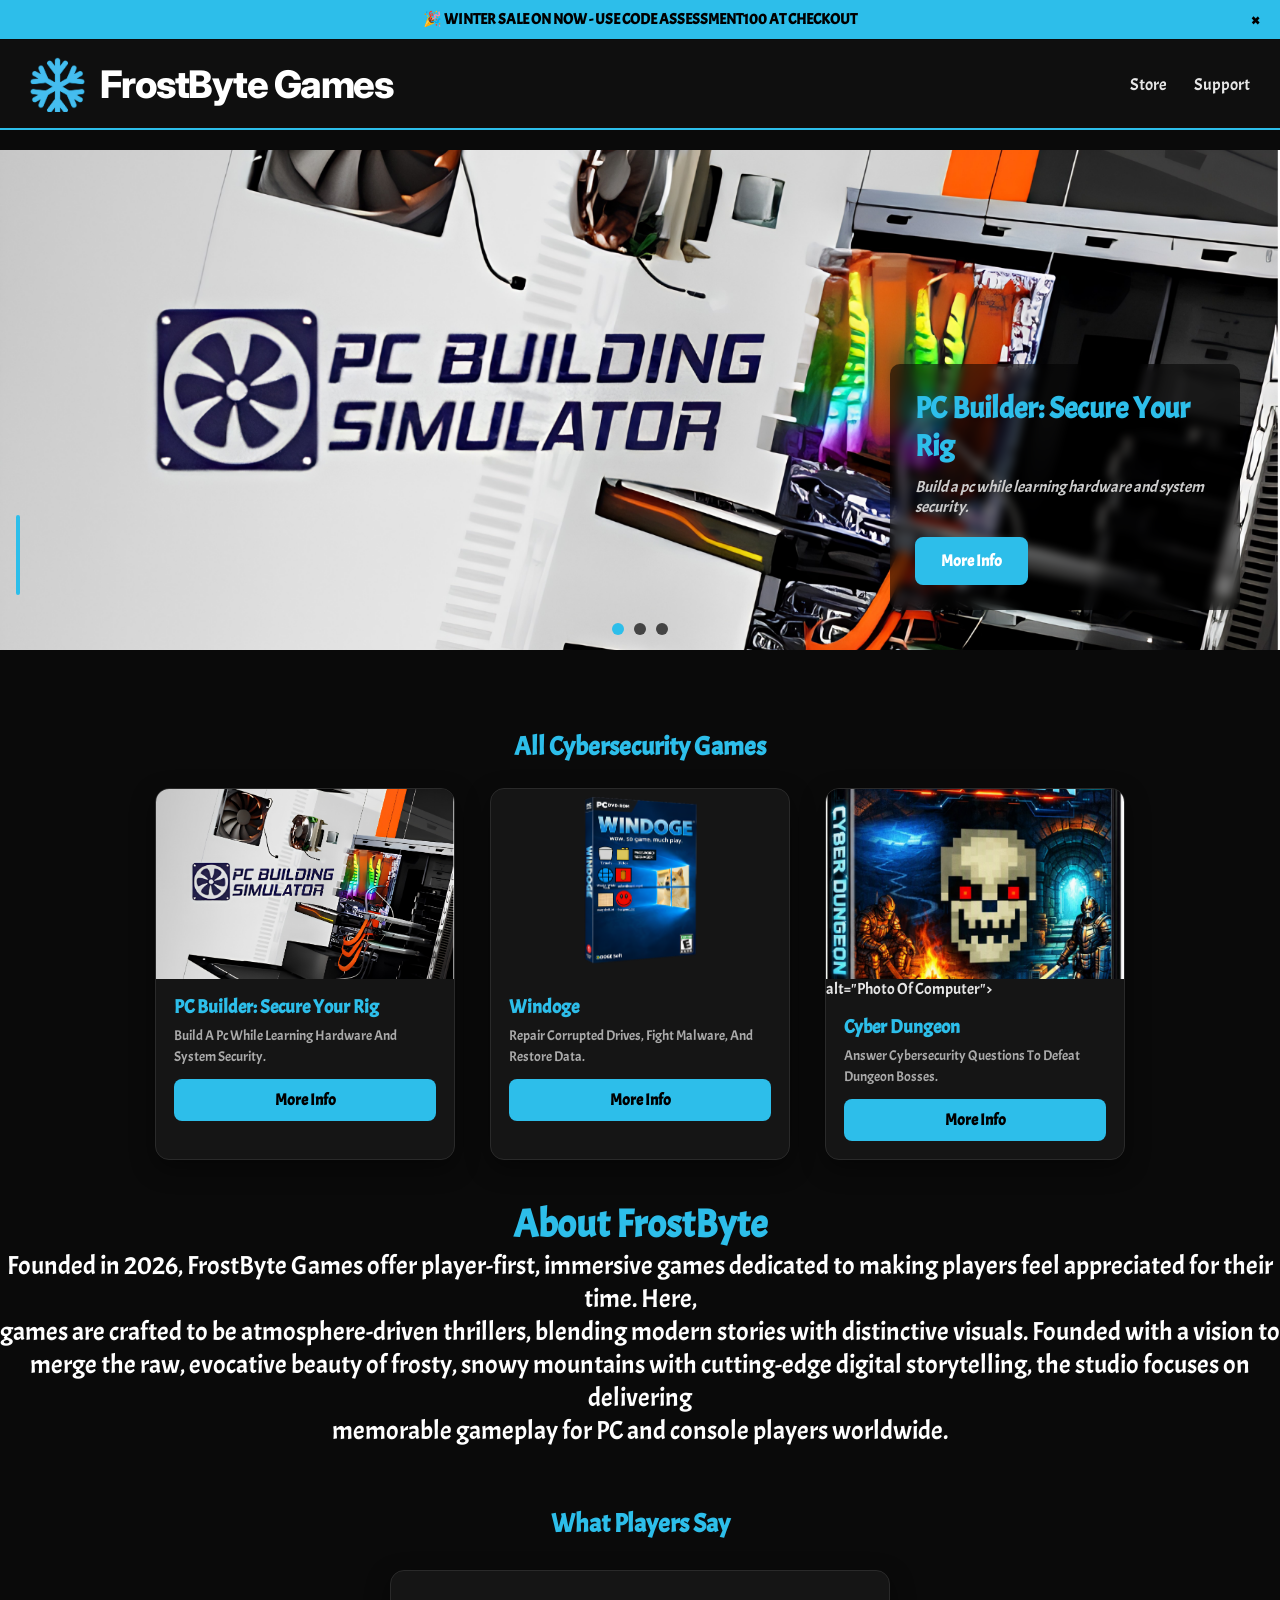
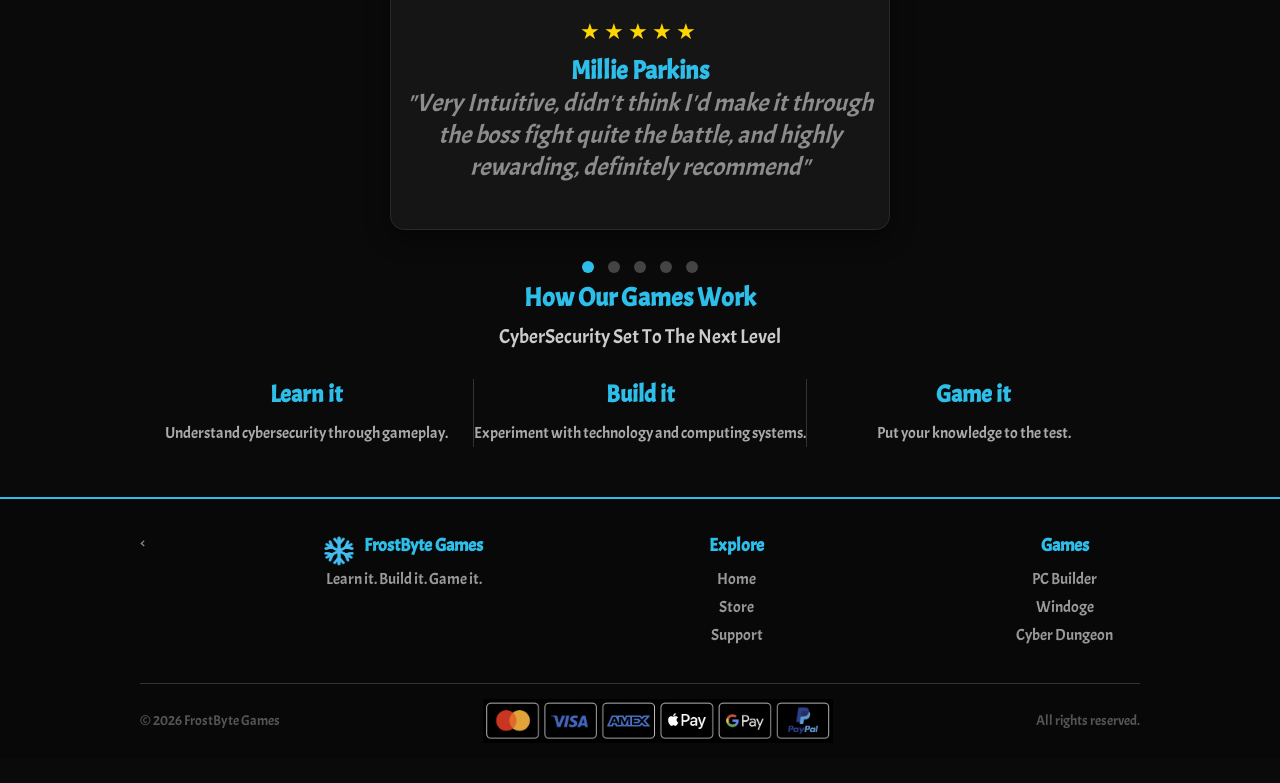
==== index.html @ fd003073 "wad" ====
<!DOCTYPE html>
<html lang="en">
<head>
    <link rel="stylesheet" href="main.css">
    <title>FrostByte Games</title>
    <link rel="icon" type="image/x-icon" href="Def.png">
</head>
<!-- promtion code-->
<body>
<div id="sale-banner">
    🎉 WINTER SALE ON NOW - USE CODE <strong>ASSESSMENT100</strong> AT CHECKOUT
    <span id="sale-banner-close">&times;</span>
    <!-- header with navigation bar-->
</div>
  <header class="header">
    <a href="index.html" class="logo">
      <div class="logo-img"></div>
      <h1>FrostByte Games</h1>
    </a>
<nav class="top-nav">
    <a href="store.html">Store</a>
    <a href="support.html">Support</a>
  
</nav>
  </header>


  <div style="padding: 10px;"></div>
<!-- sidebar with animation -->
  <div class="sidebar-container">
    <aside class="sidebar">
        <a class="side-title" href="index.html">Home</a>
        <a href="ben.html">Pc Builder</a>
        <a href="avina.html">Windoge</a>
        <a href="omar.html">Cyber Dungeon</a>
    </aside>
  </div>

    <main class="content">

     <!-- sildeshow does not have animations yet, need to be added-->
      <!-- bens game-->
<section class="slideshow">
  <div class="slide active">
    <img src="Fortniteskinadsdying.png" class="hero-img">
    <div class="hero-info">
      <h2>PC Builder: Secure Your Rig</h2>
      <p><i>Build a pc while learning hardware and system security.</i></p>
      <a class="hero-buy" href="ben.html">More Info</a>
    </div>
  </div>
<!-- avinashs game-->
  <div class="slide">
    <img src="windoge.png" class="hero-img">
    <div class="hero-info">
      <h2>Windoge</h2>
      <p><i>Repair Corrupted Drives, Fight Malware, And Restore Data.</i></p>
      <a class="hero-buy" href="avina.html">More Info</a>
    </div>
  </div>
<!--omars game-->
  <div class="slide">
    <img src="f bkj.png" class="hero-img">
    <div class="hero-info">
      <h2>Cyber Dungeon</h2>
      <p><i>Answer Cybersecurity Questions To Defeat Dungeon Bosses.</i></p>
      <a class="hero-buy" href="omar.html">More Info</a>
    </div>
  </div>
<!-- slide dots allow u to select the slide -->
  <div class="slide-dots">
    <span class="dot active" onclick="goToSlide(0)"></span>
    <span class="dot" onclick="goToSlide(1)"></span>
    <span class="dot" onclick="goToSlide(2)"></span>
  </div>
</section>


  <div class="page-content">
        <h2 class="section-title">All Cybersecurity Games</h2>

<section class="grid">
<!-- this card all leads to the indvidual pages-->
<div class="card">
    <img src="Fortniteskinadsdying.png">
    <h3>PC Builder: Secure Your Rig</h3>
    <p>Build A Pc While Learning Hardware And System Security.</p>
    <a class="buy" href="ben.html">More Info</a>
</div>

       <div class="card"> 
    <img src="FireyFrostBytesWindogeForAvinashIndrajith.png">
    <h3>Windoge</h3>
    <p>Repair Corrupted Drives, Fight Malware, And Restore Data.</p>
    <a class="buy" href="avina.html">More Info</a>
</div>

<div class="card">
    <img src="game3.png"> alt="Photo Of Computer">
    <h3>Cyber Dungeon</h3>
    <p>Answer Cybersecurity Questions To Defeat Dungeon Bosses.</p>
    <a class="buy" href="omar.html">More Info</a>
</div>

        </section>
        
  </div>

    </main>
<!-- paragrpahed to look good idk-->
<section class="section-title">

    <h2>About FrostByte</h2>

    <p class="About-NorthByte">
      Founded in 2026, FrostByte Games offer player-first, immersive games dedicated to making players feel appreciated for their time. Here, 
  </p>

    <p class="About-NorthByte">
       games are crafted to be atmosphere-driven thrillers, blending modern stories with distinctive visuals. Founded with a vision to 
    </p>
   <p class="About-NorthByte">
      merge the raw, evocative beauty of frosty, snowy mountains with cutting-edge digital storytelling, the studio focuses on delivering
    </p>
   <p class="About-NorthByte">
      memorable gameplay for PC and console players worldwide.
    </p>

<div style="padding: 30px;"></div>
<!-- reviews slide 2wth animation-->
<section class="star-section">
    <h2 class="section-title">What Players Say</h2>

    <div class="reviews-carousel">
        <div class="review-slide active">
            <div class="Star reviews.png"></div>
            <div class="review-stars">★★★★★</div>
            <p class="review-name">Millie Parkins</p>
            <p class="quote"><i>"Very Intuitive, didn't think I'd make it through the boss fight quite the battle, and highly rewarding, definitely recommend"</i></p>
      
        </div>
        <div class="review-slide">
            <div class="star reviews"></div>
            <div class="review-stars">★★★★★</div>
            <p class="review-name">Mehmed Daruq</p>
            <p class="quote"><i>"Mechanically, it's a dream to play.</i></p>
            <p class="quote"><i>The gameplay feels incredible, and fine-tuning the level pacing will make it even more unforgettable!"</i></p>
        </div>
        <div class="review-slide">
            <div class="star-reviews"></div>
            <div class="review-stars">★★★★★</div>
            <p class="review-name">William Jones</p>
            <p class="quote"><i>"Devs really went all out on this,</i></p>
            <p class="quote"><i>very detailed designs and the animations are very smooth.”</i></p>
        </div>
        <div class="review-slide">
            <div class="star-reviews"></div>
            <div class="review-stars">★★★★★</div>
            <p class="review-name">Radhika Bhartaj</p>
            <p class="quote"><i>"I just can't stop playing this, </i></p>
            <p class="quote"><i>been going at it for hours! Worth every dollar.</i></p>
        </div>
        <div class="review-slide">
            <div class="star-reviews"></div>
            <div class="review-stars">★★★★★</div>
            <p class="review-name">Liam Wang</p>
            <p class="quote"><i>"Finally, a game that respects its players </i></p>
            <p class="quote"><i>grinding this was the best decision I've made yet, shoutout to the devs”</i></p>
        </div>
    </div>
<!-- same as before, allows to select-->
    <div class="review-dots">
        <span class="dot active" onclick="goToReview(0)"></span>
        <span class="dot" onclick="goToReview(1)"></span>
        <span class="dot" onclick="goToReview(2)"></span>
        <span class="dot" onclick="goToReview(3)"></span>
        <span class="dot" onclick="goToReview(4)"></span>
    </div>
</section>
<!-- has catres giving promtional synopsi for teaahcers showin ghow it improves leanring-->
<section class="about-our-games">

    <h2 class="section-title">How Our Games Work</h2>

    <p class="slogan">CyberSecurity Set To The Next Level</p>

  <div class="values">

    <div class="value">
        <h3>Learn it</h3>
        <p>Understand cybersecurity through gameplay.</p>
    </div>

    <div class="value">
        <h3>Build it</h3>
        <p>Experiment with technology and computing systems.</p>
    </div>

    <div class="value">
        <h3>Game it</h3>
        <p>Put your knowledge to the test.</p>
    </div>

</div>

</section>

<footer class="site-footer">

  <div class="footer-top">
<
    <div class="footer-column">
      <div class="footer-logo">
        <img src="Def.png" alt="FrostByte Games logo">

        <h3>FrostByte Games </h3>
      </div>
      <p>Learn it. Build it. Game it.</p>
    </div>

    <div class="footer-column">
      <h4>Explore</h4>
      <a href="index.html">Home</a>
      <a href="store.html">Store</a>
      <a href="support.html">Support</a>
    </div>

    <div class="footer-column">
      <h4>Games</h4>
      <a href="ben.html">PC Builder</a>
      <a href="avina.html">Windoge</a>
      <a href="omar.html">Cyber Dungeon</a>
    </div>

  </div>

  <div class="footer-divider"></div>

  <div class="footer-bottom">
    <span>© 2026 FrostByte Games</span>
    <img src="payment methods.png" class="payment-types" alt="Payment Methods">
    <span>All rights reserved.</span>
  </div>

</footer>
<!-- this is for the slideshow and the review dial all java goes under this script tag -->
    <script>
      const saleBanner = document.getElementById("sale-banner");
const saleBannerClose = document.getElementById("sale-banner-close");

saleBannerClose.onclick = () => {
    saleBanner.style.display = "none";
    document.querySelector(".header").style.top = "0";
    document.querySelector(".sidebar-container").style.top = "90px";
    document.querySelector(".sidebar-container").style.height = "calc(100vh - 90px)";
    document.querySelector(".content").style.paddingTop = "90px";
};
      let currentReview = 0;
const reviewSlides = document.querySelectorAll('.review-slide');
const reviewDots = document.querySelectorAll('.review-dots .dot');

function goToReview(index) {
    reviewSlides[currentReview].classList.remove('active');
    reviewDots[currentReview].classList.remove('active');
    currentReview = index;
    reviewSlides[currentReview].classList.add('active');
    reviewDots[currentReview].classList.add('active');
}

function nextReview() {
    goToReview((currentReview + 1) % reviewSlides.length);
}

setInterval(nextReview, 5000);

      let currentSlide = 0;
      const slides = document.querySelectorAll('.slide');
      const dots = document.querySelectorAll('.dot');

      function goToSlide(index) {
        slides[currentSlide].classList.remove('active');
        dots[currentSlide].classList.remove('active');

        currentSlide = index;

        slides[currentSlide].classList.add('active');
        dots[currentSlide].classList.add('active');
      }

      function nextSlide() {
        let next = (currentSlide + 1) % slides.length;
        goToSlide(next);
      }

      setInterval(nextSlide, 6000);


    </script>

</div>

</body>
</html>
---- main.css ----
@import url('https://fonts.googleapis.com/css?family=Acme');
@import url('https://fonts.googleapis.com/css?family=Dancing+Script');
@import url('https://fonts.googleapis.com/css2?family=Inter:wght@100..900&display=swap');

* {
  margin: 0;
  padding: 0;
  box-sizing: border-box;
}


:root {
    --accent:#2dbeea; 
    --accent-line:#2dbeea; 
    --redaccent:#FF3B3B;
}

.About-NorthByte {
color: white;

}

body {
  background: #0a0a0a;
  color: #e6e6e6;
  font-family: 'Acme', sans-serif;
}

.header {
  position: fixed;
  top: 0;
  left: 0;
  width: 100%;
  background: #0f0f0f;
  padding: 18px 30px;
  display: flex;
  justify-content: space-between;
  align-items: center;
  border-bottom: 2px solid var(--accent-line);
  z-index: 1000;
  height: 90px;
}

.logo {
  display: flex;
  align-items: center;
  gap: 15px;
  text-decoration: none;
  color: white;
}

.logo-img {
  width: 55px;
  height: 55px;
  background: url('Def.png');
  background-size: cover;
  border-radius: 8px;
}

.logo h1 {
  font-family: "Inter", sans-serif;
  font-size: 38px;      /* 4rem */
  font-weight: 800;
  line-height: 1;
  letter-spacing: -0.04em;
  color: white;
}

.top-nav a {
  color: #e6e6e6;
  margin-left: 25px;
  font-size: 17px;
  cursor: pointer;
  transition: 0.2s;
  text-decoration: none;
}

.top-nav a:hover {
  color: var(--accent);
  text-decoration: none;
}

.sidebar {
  position: absolute;
  left: 0;
  width: 230px;
  height: 100%;
  background: #111;
  padding: 25px;
  border-right: 2px solid var(--accent);

  transform: translateX(-100%);
  transition: 0.3s;
}

.sidebar:hover {
  transform: translateX(0);
}

.sidebar-container {
  position: fixed;
  top: 90px;
  left: 0;
  width: 20px;
  height: calc(100vh - 90px);
  z-index: 999;
}

.sidebar-container:hover .sidebar {
  transform: translateX(0);
}

.sidebar-container::after {
  content: "";
  position: absolute;
  z-index: -1;
  right: 0;
  top: 50%;
  width: 4px;
  height: 80px;
  background: var(--accent);
  border-radius: 5px;
}

.sidebar::before {
  content: "";
  position: absolute;
  left: 0;
  top: 0;
  width: 20px;
  height: 100%;
}

.sidebar a {
  display: block;
  color: #e6e6e6;
  padding: 12px 8px;
  font-size: 16px;
  border-radius: 6px;
  transition: 0.2s;
  text-decoration: none;
}

.sidebar a:hover {
  background: var(--accent);
  color: #000;
}

.side-title {
  color: #00ff88;
  font-size: 20px;
  margin-bottom: 25px;
}

.content {
  padding-top: 90px;

}

.page-content {
    padding: 40px;
}

.slideshow {
  position: relative;
  overflow: hidden;
  margin-bottom: 40px;
  height: 500px;
}

.slide {
  position: relative;
  display: none;
  height: 100%;
}

.slide.active {
  display: block;
}

.hero-img {
  width: 100%;
  height: 100%;
  object-fit: cover;
}

.hero-info {
  position: absolute;
  bottom: 40px;
  right: 40px;

  padding: 25px;
  width: 350px;

  background: rgba(0, 0, 0, 0.55);
  backdrop-filter: blur(5px);

  border-radius: 10px;

  display: flex;
  flex-direction: column;
  justify-content: center;
}

.hero-info h2 {
  font-size: 30px;
  color: var(--accent);
}

.hero-info p {
  margin-top: 12px;
  color: #ccc;
  font-size: 16px;
}

.hero-buy {
    display: inline-block;
    margin-top: 20px;
    align-self: flex-start;
    align-items: center;
    text-align: center;

    padding: 12px 24px;

    background: var(--accent);
    color: white;

    text-decoration: none;
    font-size: 16px;
    font-weight: bold;

    border: 2px solid var(--accent);
    border-radius: 8px;

    transition: all 0.25s ease;
}side

.hero-buy:hover {
    background: white;
    color: black;
    border-color: white;
}

.slide-dots {
  position: absolute;
  bottom: 15px;
  left: 50%;
  transform: translateX(-50%);
  display: flex;
  gap: 10px;
}

.dot {
  width: 12px;
  height: 12px;
  border-radius: 50%;
  background: #444;
  cursor: pointer;
}

.dot.active {
  background: var(--accent);
}


.section-title {
  font-size: 26px;
  margin-bottom: 25px;
  color: var(--accent);
  text-align: center;
}

.grid {
  display: grid;
  grid-template-columns: repeat(3, 300px);
  gap: 35px;
  justify-content: center;
}

.card {
  background: #151515;
  border: 1px solid #2a2a2a;
  border-radius: 14px;
  overflow: hidden;
  box-shadow: 0 8px 24px rgba(0, 0, 0, 0.45);
  display: flex;
  flex-direction: column;
  padding: 0;
  transition: 0.25s;
}

.card:hover {
  border-color: var(--accent);
  box-shadow: 0 20px 40px rgba(33, 183, 228, 0.316);
}

.card img {
  width: 100%;
  height: 190px;
  object-fit: cover;
  display: block;
}

.card h3 {
  margin: 16px 18px 6px;
  font-size: 19px;
  color: var(--accent);
  text-align: left;
}

.card p {
  margin: 0 18px 12px;
  font-size: 14px;
  color: #aaa;
  text-align: left;
  line-height: 1.5;
}
.price {
  display: block;
  margin: 0 18px 10px;
  font-size: 22px;
  font-weight: bold;
  color: #00eaff;
}

.buy {
  display: block;
  margin: 0 18px 18px;
  padding: 11px 0;
  text-align: center;
  width: calc(100% - 36px);
  background: var(--accent);
  color: #000;
  font-weight: bold;
  border-radius: 8px;
  text-decoration: none;
}

.buy-disabled {
  display: block;
  margin: 0 18px 18px;
  padding: 11px 0;
  text-align: center;
  width: calc(100% - 36px);
  background: #9c9c9c;
  color: #fff;
  font-weight: bold;
  border-radius: 8px;
  text-decoration: none;
}

.buy:hover {
  background: #ffffff;
}

.buy-disabled:hover {
  background: var(--redaccent);
}

footer {
  text-align: center;
  padding: 25px;
  color: #888;
  font-size: 14px;
  background-color: #000;
}
  
.support-box,
.faq-box {
    background: #151515;
    padding: 30px;
    border-radius: 12px;
    margin-bottom: 35px;
}

.support-box h3,
.faq-box h3 {
    color: var(--accent);
    font-size: 26px;
    margin-bottom: 20px;
}

.support-box p {
    color: #ccc;
    font-size: 17px;
    margin: 10px 0;
}

.support-text {
    margin-top: 20px;
}

details {
    background: #111;
    padding: 15px;
    margin-top: 15px;
    border-radius: 8px;
    cursor: pointer;
}

summary {
    color: white;
    font-size: 18px;
    font-weight: bold;
}

details p {
    color: #ccc;
    margin-top: 15px;
    line-height: 1.5;
}

.about {
    max-width: 900px;
    margin: 50px auto;
    padding: 35px;

    background: #151515;

    border-radius: 12px;

    text-align: center;
}

.about h2 {
    color: var(--accent);
    font-size: 34px;
    margin-bottom: 18px;
}

.about p {
    color: #cfcfcf;
    font-size: 18px;
    line-height: 1.7;
}
.store-grid {
    display: grid;
    grid-template-columns: repeat(auto-fill, minmax(260px, 1fr));
    gap: 35px;
    padding: 40px;
    justify-content: center;
}

.stock-tag {
    display: inline-block;
    margin-top: 10px;
    padding: 6px 10px;
    border-radius: 6px;
    font-size: 14px;
    font-weight: bold;
}

.Unavailable {
    background: #ff3b3b;
    color: #fff;
}

.price {
    display: inline-block;
    margin-top: 10px;
    font-size: 20px;
    font-weight: bold;
    color: #00eaff;
}

.buy.disabled {
    background: #2a2a2a;
    color: #666;
    pointer-events: none;
    width: calc(100% - 36px);
}
.card .Unavailable .price{
    color: #666;
    width: calc(100% - 36px);
}

hr {
  border: none;
  height: 2px;
  background: var(--accent);
  box-shadow: 0 20px 40px rgba(33, 183, 228, 0.316);
  margin: 30px auto;
  width: 1100px;      
  max-width: 90%;     
}


.header {
  animation: slideDown 0.6s ease-out;
}

@keyframes slideDown {
  from { transform: translateY(-100%); opacity: 0; }
  to { transform: translateY(0); opacity: 1; }
}

.reviews-section {
  max-width: 900px;
  margin: 50px auto;
  padding: 40px;
  text-align: center;
}

.reviews-carousel {
  position: relative;
  max-width: 500px;
  margin: 30px auto 0;
  height: 260px;
  background: #151515;
  border: 1px solid #2a2a2a;
  border-radius: 14px;
  box-shadow: 0 8px 24px rgba(0, 0, 0, 0.45);
  overflow: hidden;
}

.review-slide {
  position: absolute;
  top: 0;
  left: 0;
  width: 100%;
  height: 100%;
  display: flex;
  flex-direction: column;
  align-items: center;
  justify-content: center;
  opacity: 0;
  transform: translateX(40px);
  transition: opacity 0.6s ease, transform 0.6s ease;
  pointer-events: none;
}
  

.review-slide.active {
  opacity: 1;
  transform: translateX(0);
  pointer-events: auto;
}

.review-avatar {
  width: 70px;
  height: 70px;
  border-radius: 50%;
  background: #222;
  border: 2px solid var(--accent);
  margin-bottom: 14px;
}

.review-stars {
  color: gold;
  font-size: 22px;
  letter-spacing: 4px;
  margin-bottom: 8px;
}

.review-name {
  font-weight: bold;
  color: var(--accent);
}

.review-dots {
  margin-top: 18px;
}

.review-dots .dot {
  display: inline-block;
  width: 12px;
  height: 12px;
  border-radius: 50%;
  background: #444;
  margin: 0 5px;
  cursor: pointer;
  transition: 0.2s;
}

.review-dots .dot.active {
  background: var(--accent);
}
#sale-banner {
    position: fixed;
    top: 0;
    left: 0;
    width: 100%;
    background: var(--accent);
    color: #000;
    font-weight: bold;
    text-align: center;
    padding: 10px 40px;
    font-size: 15px;
    z-index: 1100;
    animation: slideDown 0.6s ease-out;
}

#sale-banner-close {
    position: absolute;
    right: 20px;
    top: 50%;
    transform: translateY(-50%);
    cursor: pointer;
    font-size: 20px;
    line-height: 1;
}

#sale-banner-close:hover {
    color: #fff;
}

.header {
    top: 40px;
}

.sidebar-container {
    top: 130px;
    height: calc(100vh - 130px);
}

.content {
    padding-top: 130px;
}

.quote {
font-size: 25px;
color: rgba(202, 199, 199, 0.663)
  
}

.site-footer {
  background: #080808;
  border-top: 2px solid var(--accent);
  margin-top: 50px;
  padding: 35px 50px 15px;
}

.footer-top {
  max-width: 1000px;
  margin: auto;
  display: flex;
  justify-content: space-between;
  gap: 50px;
}

.footer-column {
  min-width: 150px;
}

.footer-column h3,
.footer-column h4 {
  color: var(--accent);
  margin-bottom: 12px;
  font-size: 18px;
}

.footer-column p,
.footer-column a {
  color: #999;
  font-size: 16px;
}

.footer-column a {
  display: block;
  text-decoration: none;
  margin-bottom: 8px;
}

.footer-column a:hover {
  color: var(--accent);
}

.footer-logo {
  display: flex;
  align-items: center;
  gap: 10px;
}

.footer-logo img {
  width: 30px;
  height: 30px;
  border-radius: 5px;
}


.payment-types {
  width: 350px;
}

.footer-divider {
  height: 1px;
  background: #333;
  margin: 30px auto 15px;
  max-width: 1000px;
}

.footer-bottom {
  display: flex;
  justify-content: space-between;
  align-items: center;
  max-width: 1000px;
  margin: auto;
  color: #555;
  font-size: 16x;
}

/* Payment */

.payment-box {
  width: 420px;
  max-width: 90%;
  margin: 20px auto;
  background: #151515;
  border: 1px solid #2a2a2a;
  border-radius: 16px;
  overflow: hidden;
}

.payment-header {
  background: var(--accent);
  color: #000;
  padding: 16px;
  font-size: 18px;
  font-weight: bold;
}

.payment-form {
  padding: 30px;
}

.payment-form label {
  color: #ccc;
  font-size: 14px;
}

.payment-form input {
  width: 100%;
  padding: 10px;
  margin: 6px 0 16px;
  background: #0a0a0a;
  border: 1px solid #333;
  border-radius: 6px;
  color: white;
}

.card-details {
  display: flex;
  gap: 10px;
}

.card-details div {
  width: 50%;
}

.payment-button {
  width: 100%;
  border: none;
  cursor: pointer;
}

.secure-message {
  color: #666;
  text-align: center;
  font-size: 12px;
}

#step-processing,
#step-success {
  display: none;
  padding: 40px;
  text-align: center;
}

.loading-spinner {
  width: 40px;
  height: 40px;
  border: 4px solid #333;
  border-top-color: var(--accent);
  border-radius: 50%;
  margin: auto;
  animation: spin 0.8s linear infinite;
}

.success-icon {
  background: var(--accent);
  width: 60px;
  height: 60px;
  border-radius: 50%;
  margin: auto;
  font-size: 35px;
  color: #000;
}

.order-info {
  background: #0a0a0a;
  padding: 15px;
  margin: 20px 0;
  text-align: left;
}

@keyframes spin {
  to {
    transform: rotate(360deg);
  }
}
#step-processing,
#step-success {
    display: none;
}

.values {
    display: flex; /* makes the elements next to each other, otherwise each element will appear under one another */
    max-width: 1000px; /*this makes the colums issuewwhere is sterch along the entire streen sgliesx */
    margin: 0 auto;/* centers whole thing */
}

.value {
    flex: 1; /*each section gets equal amount of avail space*/
}

.value + .value { /*the plus basically means it will only select those that are adjacent to each other or come immediately after another .value */
    border-left: 1px solid #333;
}

.value h3 {
    color: var(--accent);
    font-size: 24px;
    margin-bottom: 12px;
}

.value p {
    color: #aaa;
    font-size: 16px;
    line-height: 1.6;
}

.slogan {
    text-align: center;
    color: #ccc;
    font-size: 20px;
    margin-top: -15px;
    margin-bottom: 30px;
}
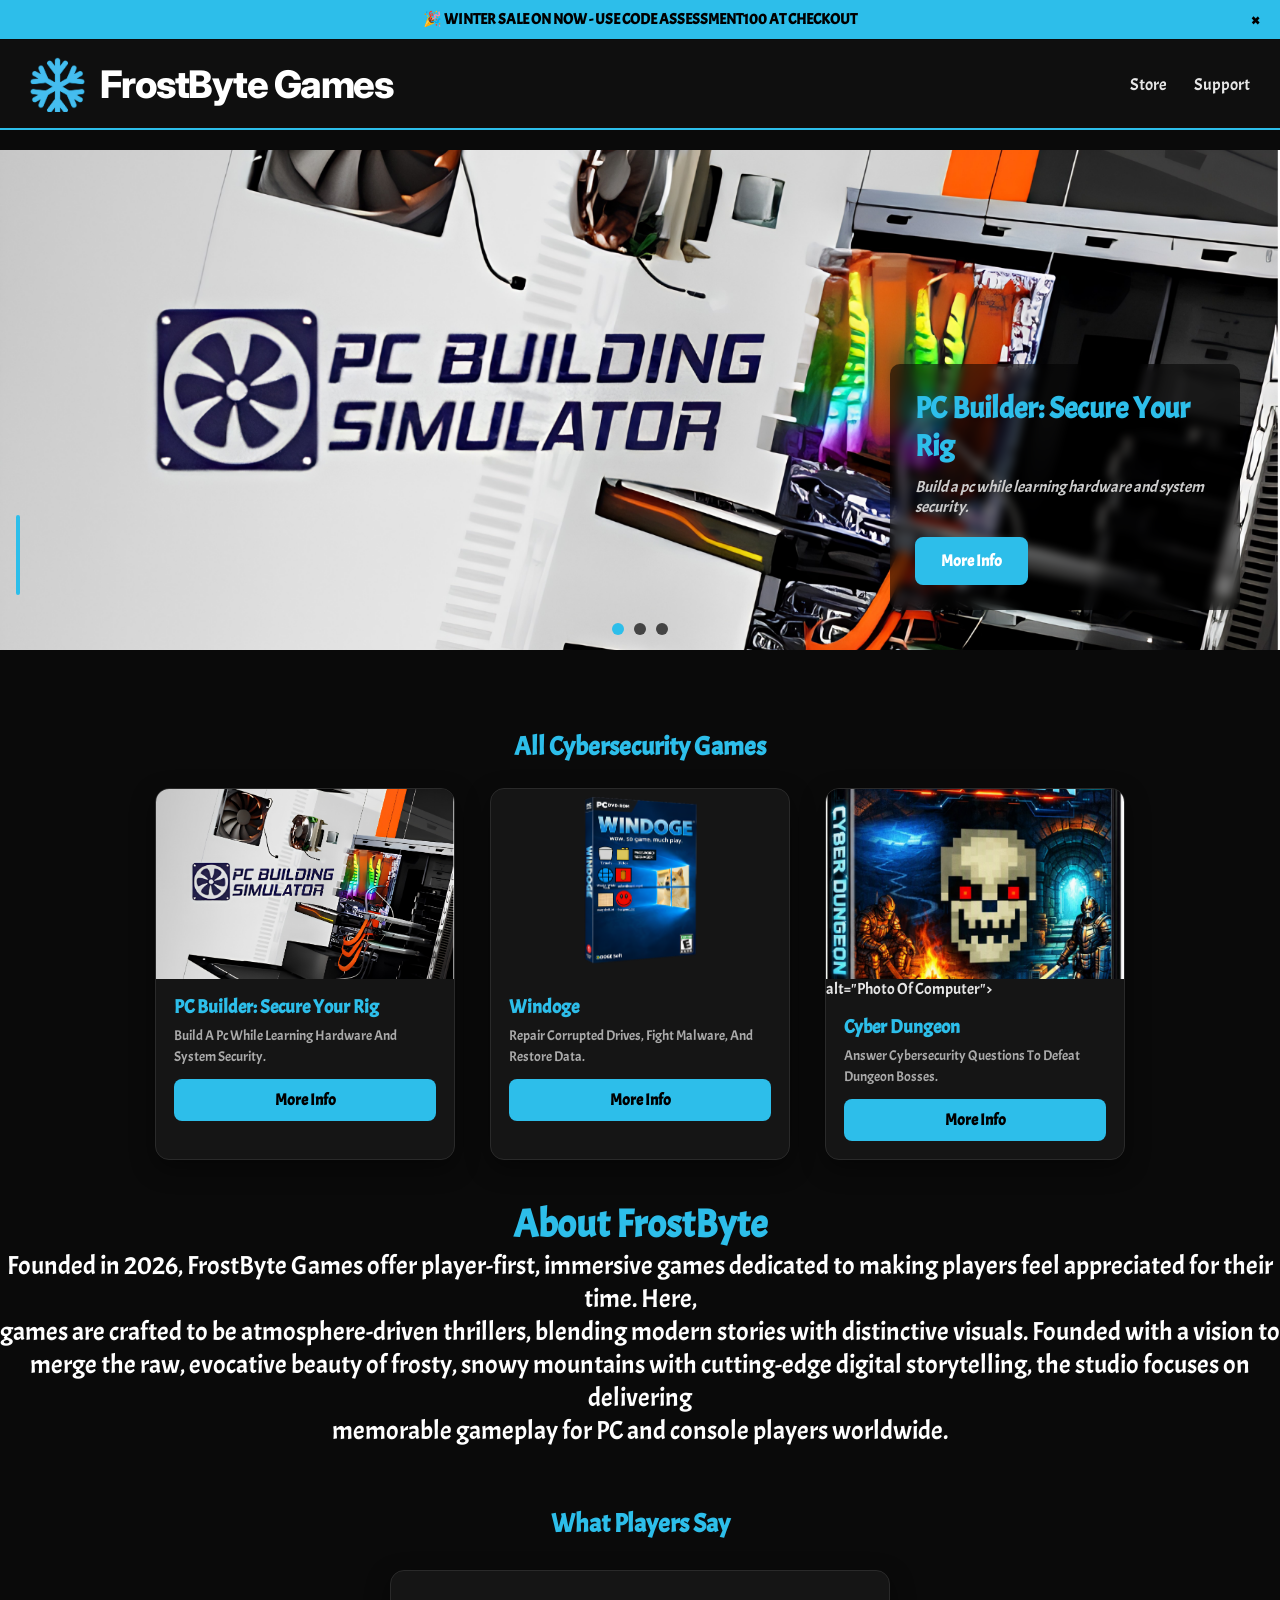
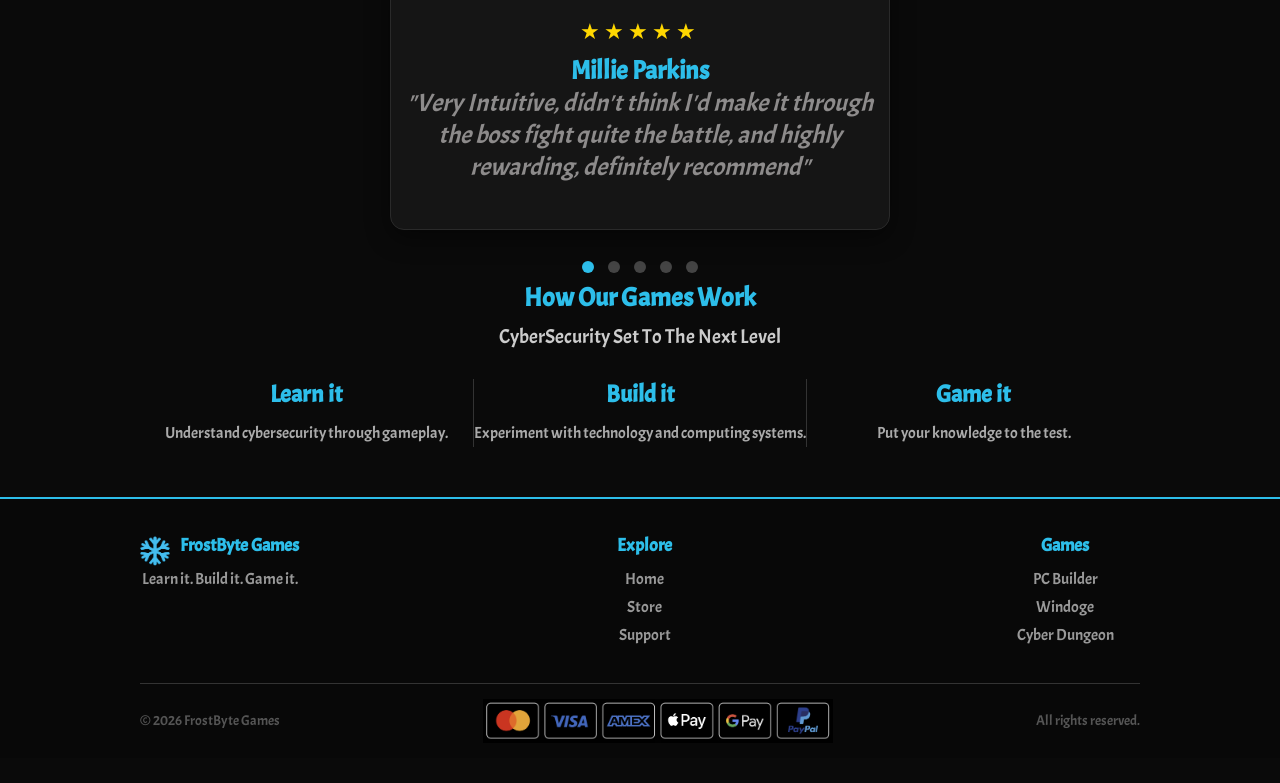
==== commit e7fe25b1: "dev" ====
--- a/index.html
+++ b/index.html
@@ -5,7 +5,7 @@
     <title>FrostByte Games</title>
     <link rel="icon" type="image/x-icon" href="Def.png">
 </head>
-<!-- promtion code-->
+<!-- promtion code banner thingy at the top-->
 <body>
 <div id="sale-banner">
     🎉 WINTER SALE ON NOW - USE CODE <strong>ASSESSMENT100</strong> AT CHECKOUT
@@ -208,7 +208,7 @@
 <footer class="site-footer">
 
   <div class="footer-top">
-<
+
     <div class="footer-column">
       <div class="footer-logo">
         <img src="Def.png" alt="FrostByte Games logo">
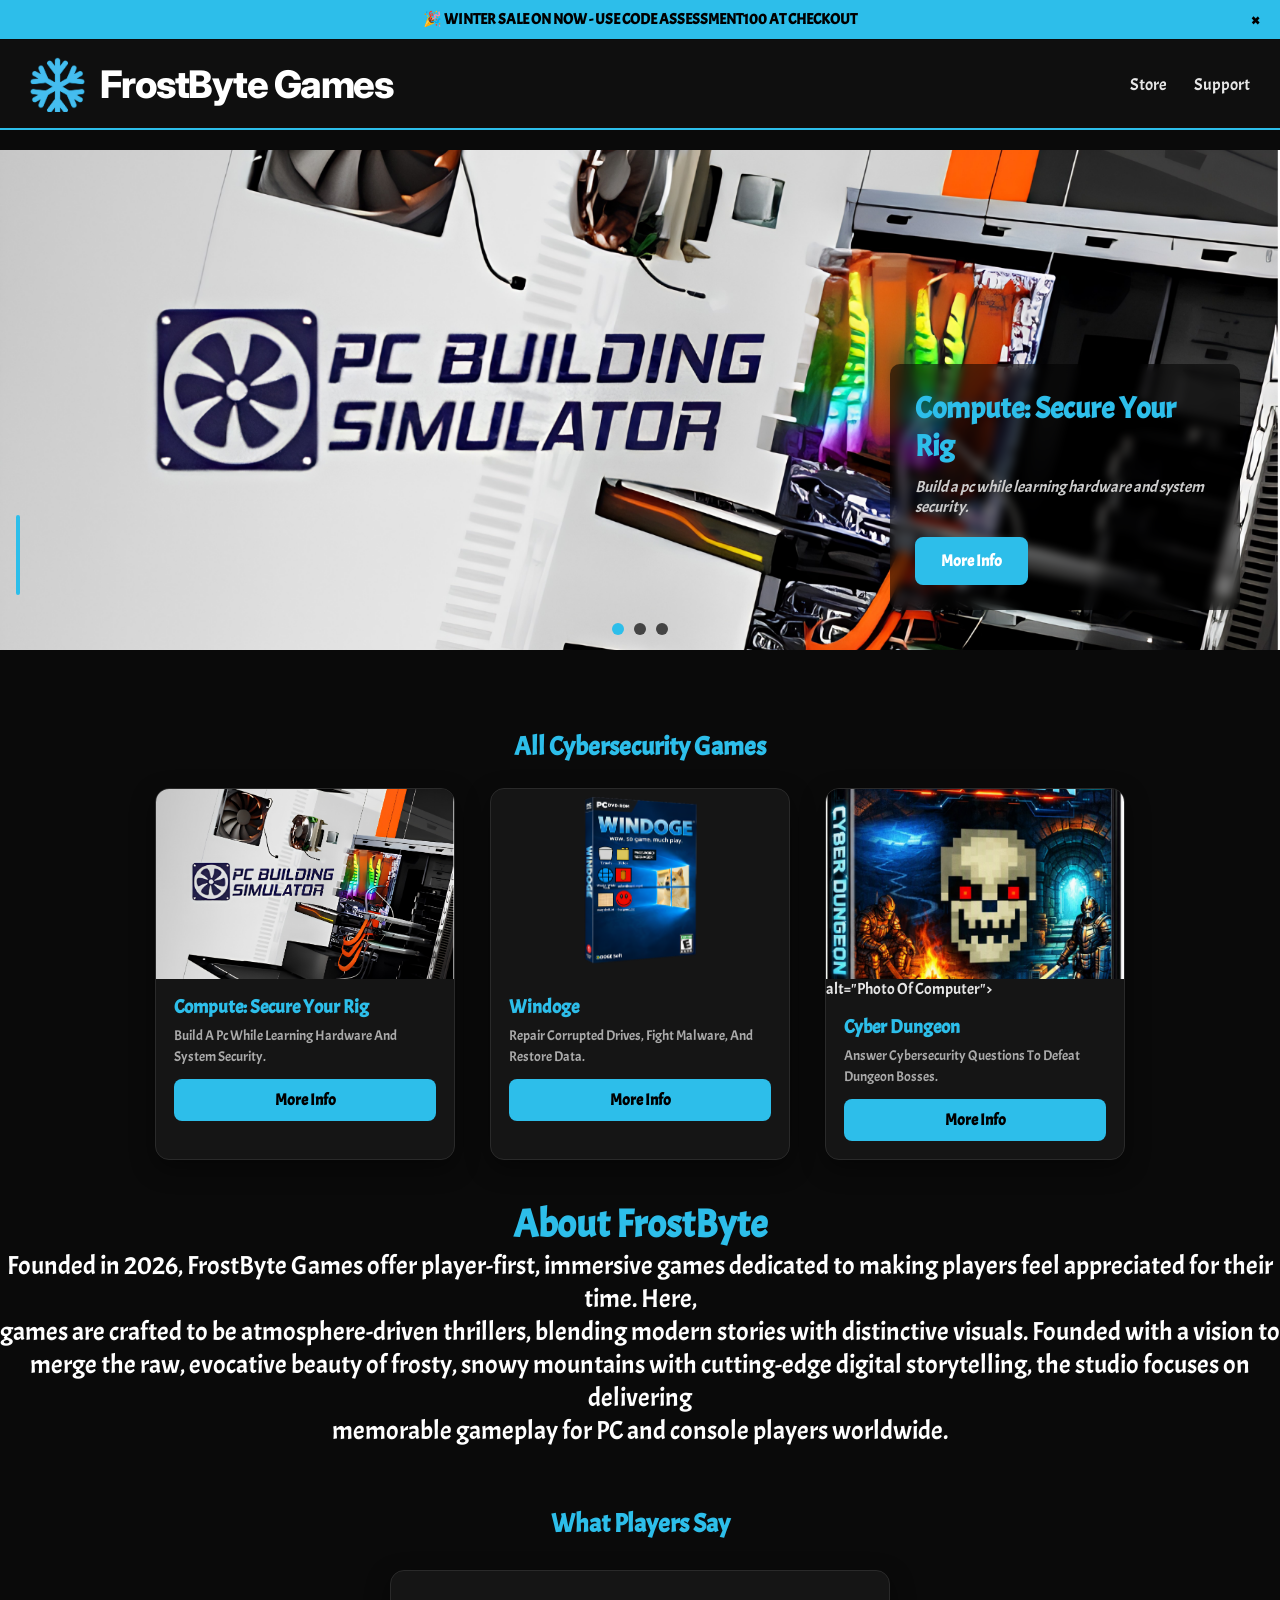
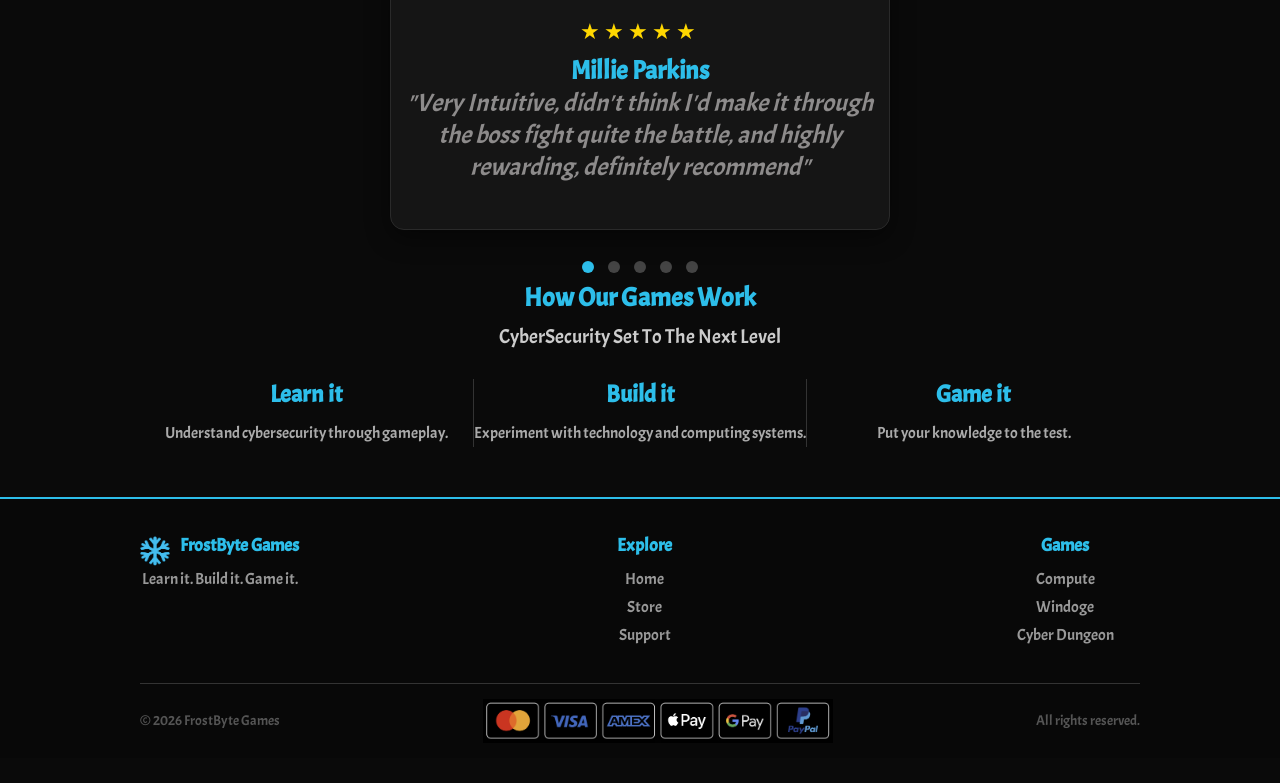
==== commit 903faa29: "start making personal page" ====
--- a/index.html
+++ b/index.html
@@ -30,7 +30,7 @@
   <div class="sidebar-container">
     <aside class="sidebar">
         <a class="side-title" href="index.html">Home</a>
-        <a href="ben.html">Pc Builder</a>
+        <a href="ben.html">Compute</a>
         <a href="avina.html">Windoge</a>
         <a href="omar.html">Cyber Dungeon</a>
     </aside>
@@ -44,7 +44,7 @@
   <div class="slide active">
     <img src="Fortniteskinadsdying.png" class="hero-img">
     <div class="hero-info">
-      <h2>PC Builder: Secure Your Rig</h2>
+      <h2>Compute: Secure Your Rig</h2>
       <p><i>Build a pc while learning hardware and system security.</i></p>
       <a class="hero-buy" href="ben.html">More Info</a>
     </div>
@@ -83,7 +83,7 @@
 <!-- this card all leads to the indvidual pages-->
 <div class="card">
     <img src="Fortniteskinadsdying.png">
-    <h3>PC Builder: Secure Your Rig</h3>
+    <h3>Compute: Secure Your Rig</h3>
     <p>Build A Pc While Learning Hardware And System Security.</p>
     <a class="buy" href="ben.html">More Info</a>
 </div>
@@ -227,7 +227,7 @@
 
     <div class="footer-column">
       <h4>Games</h4>
-      <a href="ben.html">PC Builder</a>
+      <a href="ben.html">Compute</a>
       <a href="avina.html">Windoge</a>
       <a href="omar.html">Cyber Dungeon</a>
     </div>
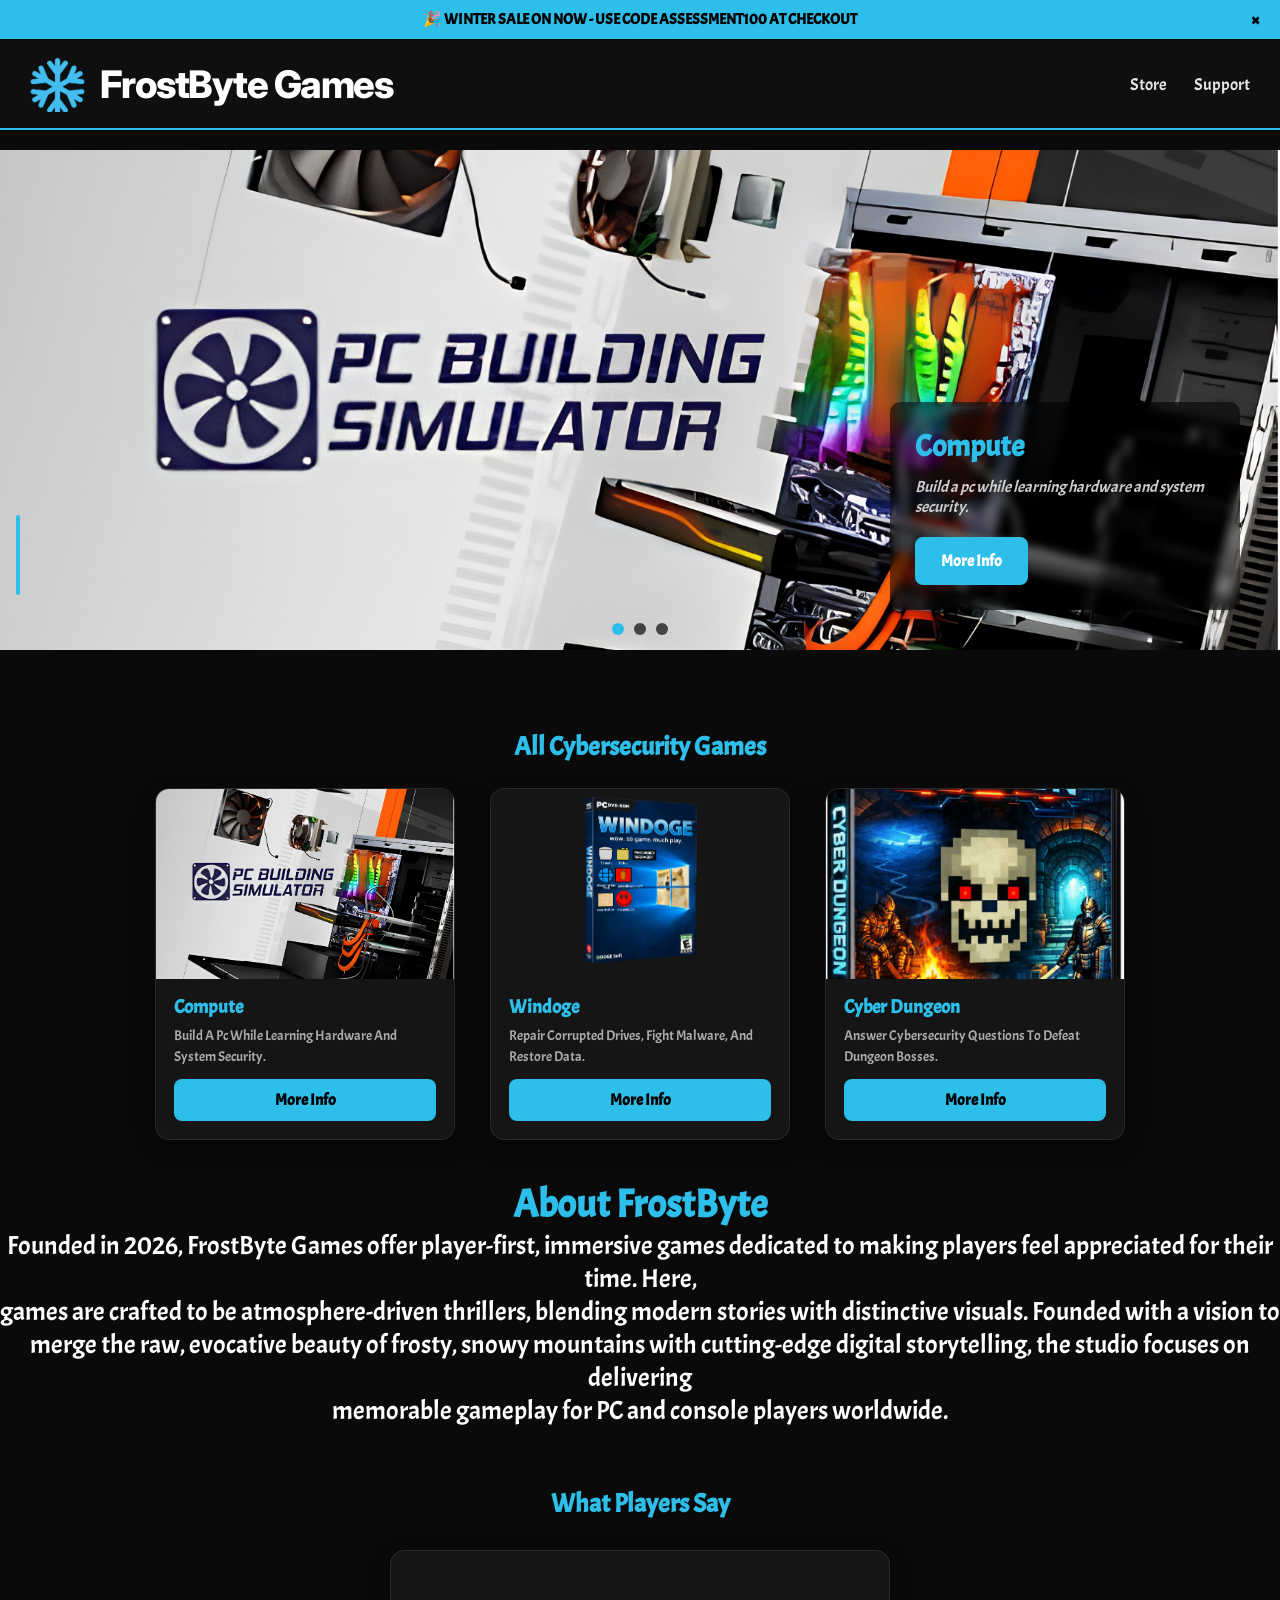
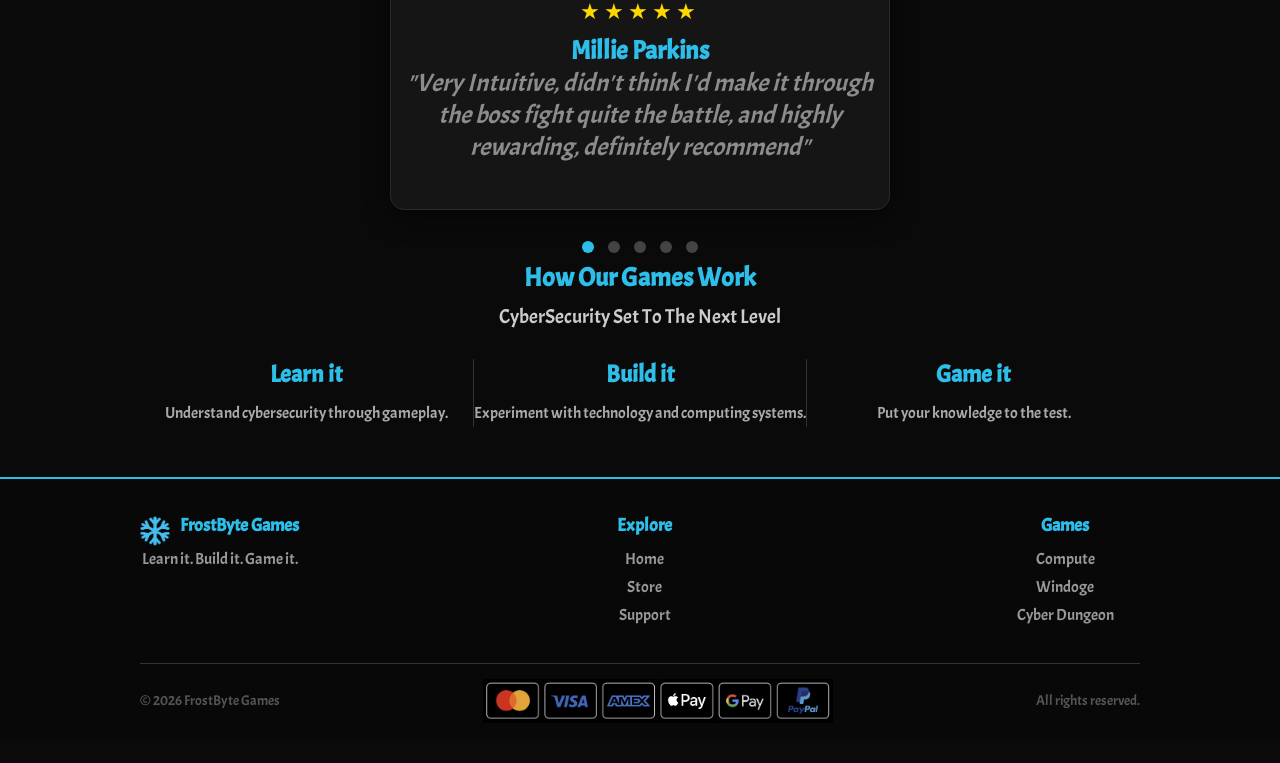
==== commit 78023f5e: "general improvements" ====
--- a/index.html
+++ b/index.html
@@ -44,7 +44,7 @@
   <div class="slide active">
     <img src="Fortniteskinadsdying.png" class="hero-img">
     <div class="hero-info">
-      <h2>Compute: Secure Your Rig</h2>
+      <h2>Compute</h2>
       <p><i>Build a pc while learning hardware and system security.</i></p>
       <a class="hero-buy" href="ben.html">More Info</a>
     </div>
@@ -83,7 +83,7 @@
 <!-- this card all leads to the indvidual pages-->
 <div class="card">
     <img src="Fortniteskinadsdying.png">
-    <h3>Compute: Secure Your Rig</h3>
+    <h3>Compute</h3>
     <p>Build A Pc While Learning Hardware And System Security.</p>
     <a class="buy" href="ben.html">More Info</a>
 </div>
@@ -96,7 +96,7 @@
 </div>
 
 <div class="card">
-    <img src="game3.png"> alt="Photo Of Computer">
+    <img src="game3.png">
     <h3>Cyber Dungeon</h3>
     <p>Answer Cybersecurity Questions To Defeat Dungeon Bosses.</p>
     <a class="buy" href="omar.html">More Info</a>
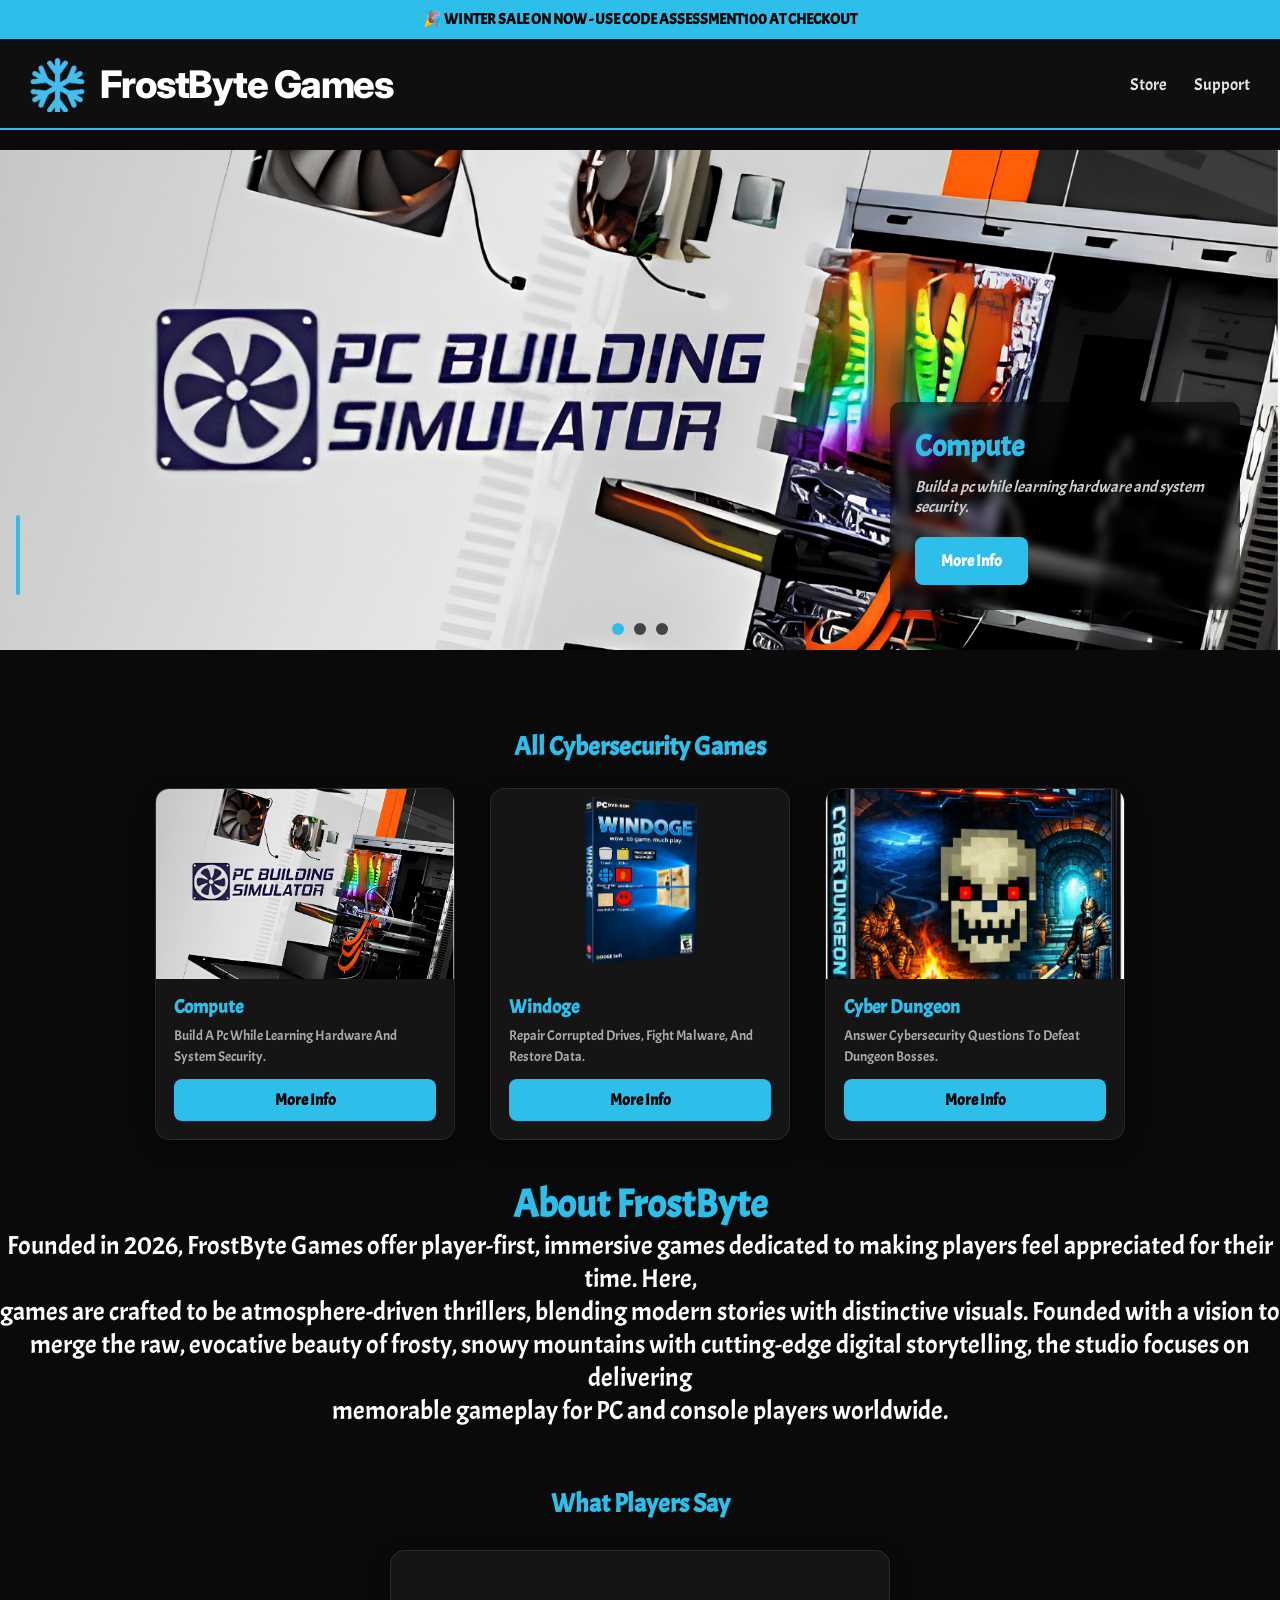
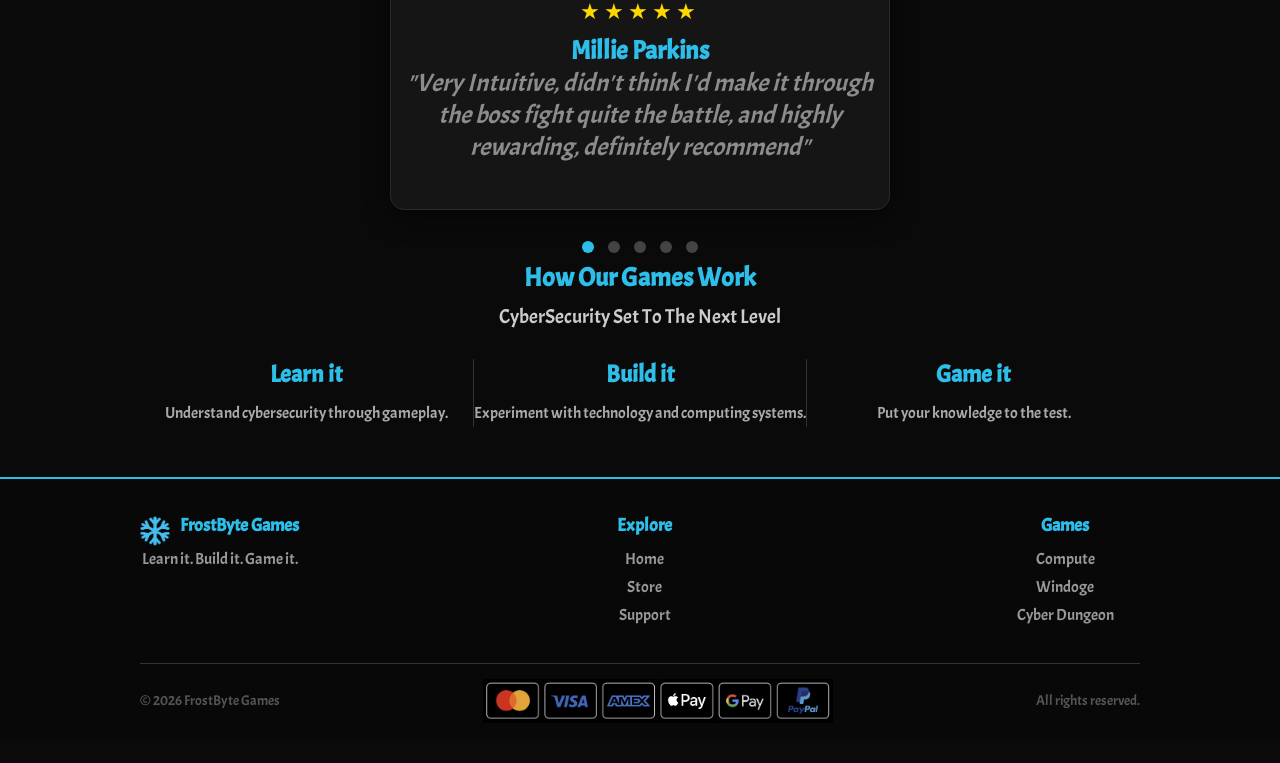
==== commit 942f6156: "ads" ====
--- a/index.html
+++ b/index.html
@@ -9,7 +9,6 @@
 <body>
 <div id="sale-banner">
     🎉 WINTER SALE ON NOW - USE CODE <strong>ASSESSMENT100</strong> AT CHECKOUT
-    <span id="sale-banner-close">&times;</span>
     <!-- header with navigation bar-->
 </div>
   <header class="header">
--- a/main.css
+++ b/main.css
@@ -213,29 +213,86 @@
   font-size: 16px;
 }
 
+.hero-info-ben {
+  position: absolute;
+  bottom: 40px;
+  right: 40px;
+
+  padding: 25px;
+  width: 350px;
+
+  background: rgba(0, 0, 0, 0.55);
+  backdrop-filter: blur(5px);
+
+  border-radius: 10px;
+
+  display: flex;
+  flex-direction: column;
+  justify-content: center;
+}
+
+.hero-info-ben p {
+  margin-top: 12px;
+  color: white;
+  font-size: 18px;
+  font-family: "Inter", sans-serif;
+}
+
 .hero-buy {
     display: inline-block;
     margin-top: 20px;
     align-self: flex-start;
     align-items: center;
     text-align: center;
-
     padding: 12px 24px;
-
     background: var(--accent);
     color: white;
-
     text-decoration: none;
     font-size: 16px;
     font-weight: bold;
-
     border: 2px solid var(--accent);
     border-radius: 8px;
-
     transition: all 0.25s ease;
-}side
-
-.hero-buy:hover {
+}
+
+.hero-info-ben {
+    position: absolute;
+    bottom: 25px;
+    left: 50%;
+    transform: translateX(-50%);
+    display: flex;
+    flex-direction: row;
+    align-items: center;
+    justify-content: center;
+    gap: 20px;
+    background: rgba(35, 35, 35, 0.55);
+    backdrop-filter: blur(5px);
+    padding: 12px 20px;
+    border-radius: 10px;
+}
+
+.hero-info-ben p {
+    margin: 0;
+    color: white;
+    font-size: 18px;
+    font-family: "Inter", sans-serif;
+}
+
+.hero-buy-ben {
+    display: inline-block;
+    padding: 9px 18px;
+    background: var(--accent);
+    color: white;
+    text-decoration: none;
+    font-size: 16px;
+    font-weight: bold;
+    border: 2px solid var(--accent);
+    border-radius: 8px;
+    transition: all 0.25s ease;
+    font-family: "Inter", sans-serif;
+}
+
+.hero-buy-ben:hover {
     background: white;
     color: black;
     border-color: white;
@@ -368,7 +425,7 @@
 .support-box,
 .faq-box {
     background: #151515;
-    padding: 30px;
+    padding: 50px;
     border-radius: 12px;
     margin-bottom: 35px;
 }
@@ -378,6 +435,20 @@
     color: var(--accent);
     font-size: 26px;
     margin-bottom: 20px;
+}
+
+.faq-box-ben {
+    background: #151515;
+    padding: 30px;
+    border-radius: 12px;
+    margin: 35px;
+    font-family: "Inter", sans-serif;
+
+}
+
+.faq-box-ben p {
+    font-family: 'Acme', sans-serif;
+
 }
 
 .support-box p {
@@ -835,4 +906,198 @@
     font-size: 20px;
     margin-top: -15px;
     margin-bottom: 30px;
+}
+
+.bensbanner {
+    margin-top: 130px;
+    height: 500px;
+    position: relative;
+    overflow: hidden;
+}
+
+.bannerbackground {
+    width: 100%;
+    height: 100%;
+    object-fit: cover;
+    display: block;
+}
+
+.computelogo {
+    position: absolute;
+    width: 500px;
+    height: auto;
+    top: 42%;
+    left: 50%;
+    transform: translate(-50%, -50%);
+}
+
+.computeslogan {
+    position: absolute;
+    width: 450px;
+    height: auto;
+    top: 62%;
+    left: 50%;
+    transform: translate(-50%, -50%);
+}
+
+/*i learnt how to do these hover drop shadows through this  
+https://developer.mozilla.org/en-US/docs/Web/CSS/Reference/Values/filter-function/drop-shadow 
+issue was that box shadow would just put a rectangle around the perimeter of the png incl the transparent parts - not what i want */
+
+.computelogo,
+.computeslogan {
+    transition: filter 0.2s ease;
+}
+
+.computelogo:hover {
+    filter: drop-shadow(0 0 6px white);
+}
+
+.computeslogan:hover {
+    filter: drop-shadow(0 0 5px white);
+}
+
+.whatscompute {
+    max-width: 1100px;
+    margin: 80px auto;
+    padding: 20px 40px;
+}
+
+.whatscompute h2 {
+    text-align: center;
+    color: var(--accent);
+    font-size: 32px;
+    margin-bottom: 50px;
+}
+
+.computeintro {
+    display: flex;
+    align-items: center;
+    gap: 70px;
+}
+
+.computeintrotext {
+    flex: 1.3; /*tells item to take up its full size in its container */
+
+}
+
+.computeintrotext h3 {
+    color: white;
+    font-family: "Inter", sans-serif;
+    font-size: 32px;
+    line-height: 1.2;
+    margin-bottom: 25px;
+}
+
+.computeintrotext p {
+    color: #aaa;
+    font-size: 17px;
+    line-height: 1.7;
+    margin-bottom: 15px;
+}
+
+.computeimg1 {
+    flex: 1;
+}
+
+.computeimg1 img {
+    width: 100%;
+    max-width: 400px;
+    display: block; /*makes the image lay not inline */
+
+    margin: auto;
+    border-radius: 14px;
+}
+
+.calltoaction {
+    text-align: center;
+    margin: 80px auto;
+    padding: 60px 20px;
+    background: #111;
+    border-top: 1px solid #222;
+    border-bottom: 1px solid #222;
+}
+
+.calltoaction h2 {
+    color: var(--accent);
+    font-size: 40px;
+    margin-bottom: 15px;
+    font-family: "Inter", sans-serif;
+}
+
+.calltoaction p {
+    color: #ccc;
+    font-size: 20px;
+    margin-bottom: 25px;
+}
+
+.calltoactionbutton {
+    display: inline-block;
+    padding: 12px 25px;
+    background: var(--accent);
+    color: #000;
+    text-decoration: none;
+    font-size: 17px;
+    font-weight: bold;
+    border-radius: 8px;
+    transition: all 0.25s ease;
+    font-family: "Inter", sans-serif;
+}
+
+.calltoactionbutton:hover {
+    background: white;
+    transition: all 0.25s ease;
+}
+
+.components-section {
+    text-align: center;
+    padding: 70px 0;
+    overflow: hidden;
+}
+
+.components-section h2 {
+    color: var(--accent);
+    font-size: 32px;
+    margin-bottom: 40px;
+}
+
+.scrollingelements {
+    text-align: center;
+    padding: 70px 0;
+    overflow: hidden;
+}
+
+.scrollingelements h2 {
+    color: var(--accent);
+    font-size: 32px;
+    margin-bottom: 40px;
+    font-family: "Inter", sans-serif;
+}
+
+.components-carousel {
+    width: 100%;
+    overflow: hidden;
+}
+
+.components-track {
+    display: flex;
+    width: max-content;
+    animation: move-components 30s linear infinite;
+}
+
+.components-track img {
+    height: 300px;
+    width: auto;
+    display: block;
+    flex-shrink: 0;
+}
+
+@keyframes move-components {
+    from {
+        transform: translateX(0);
+    }
+
+    to {
+        transform: translateX(-2546px);
+    }
 }
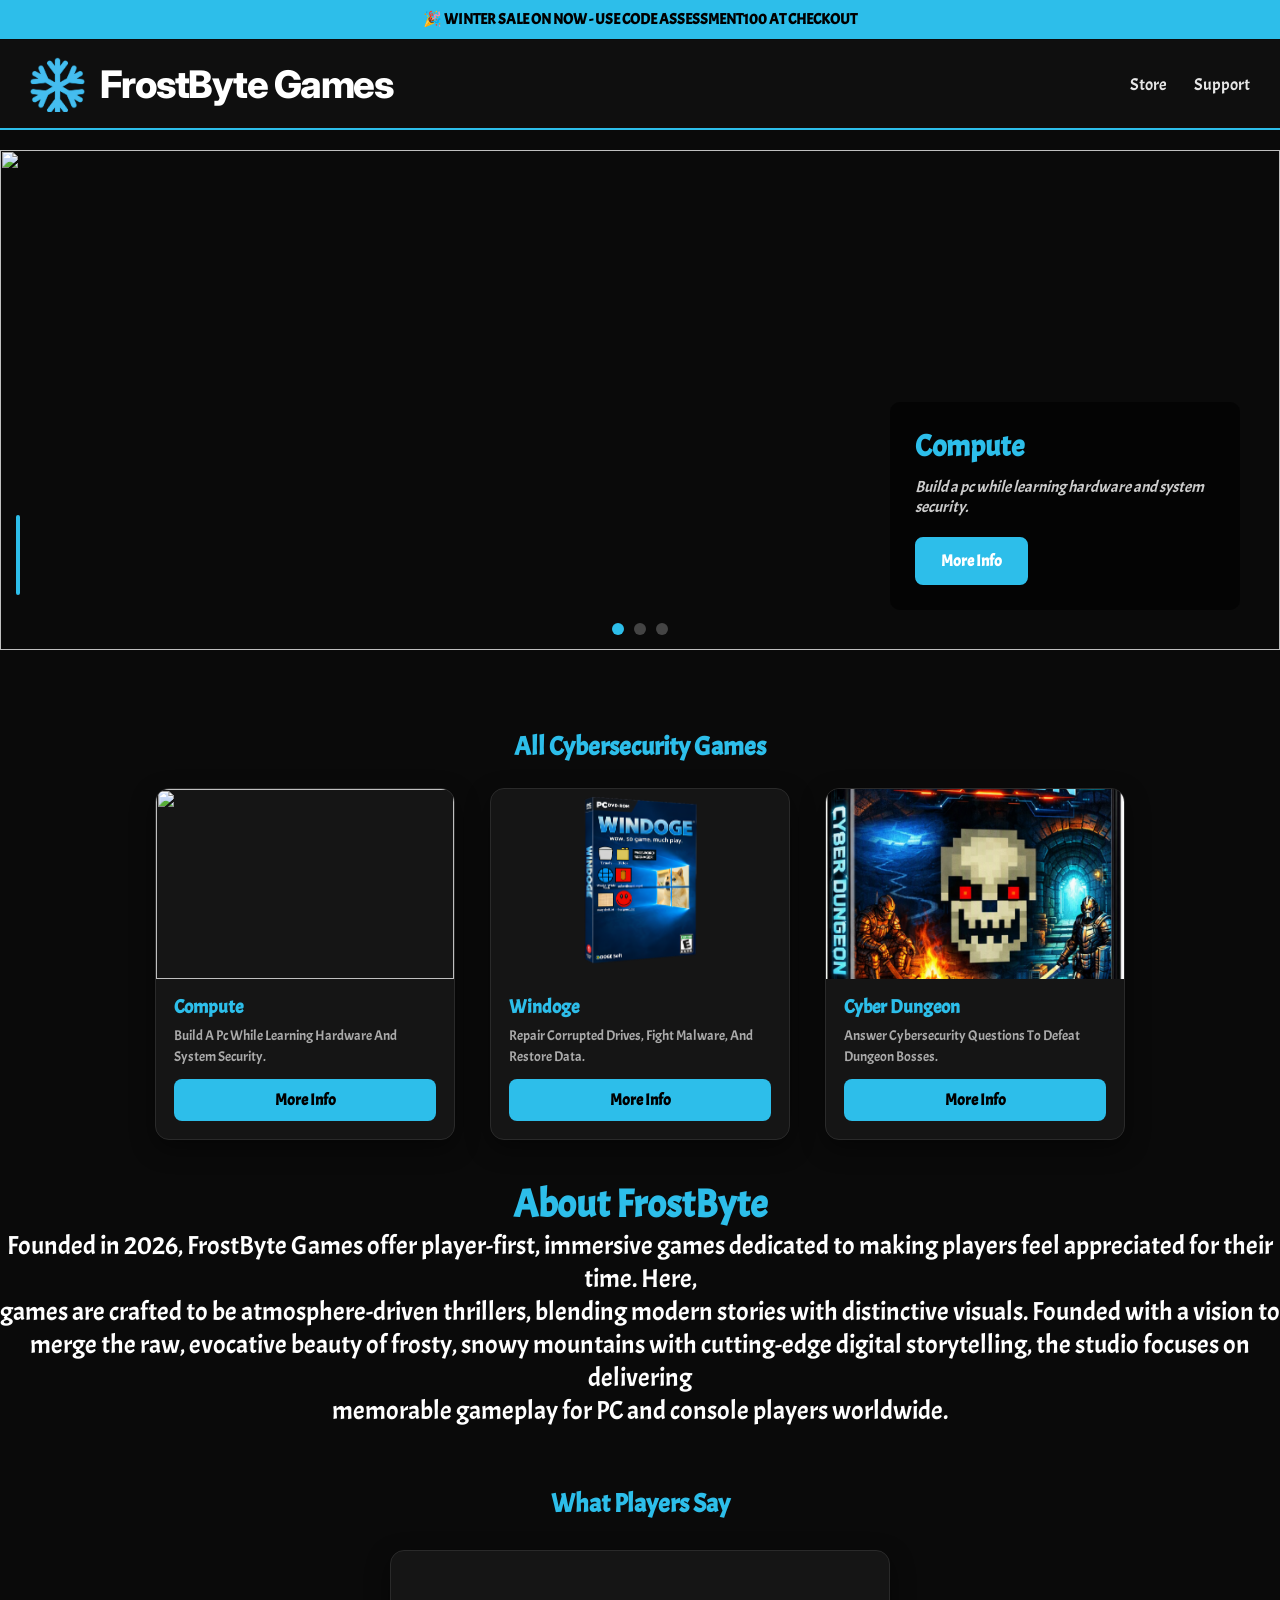
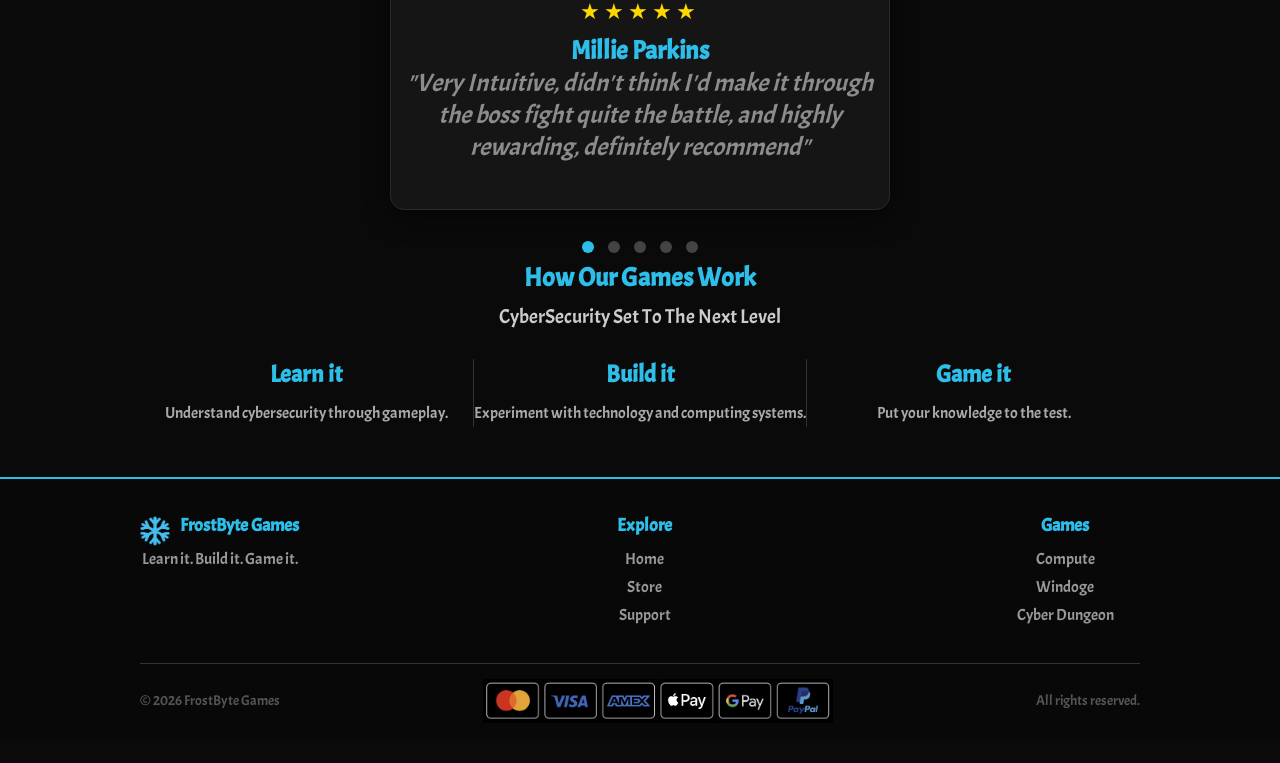
==== commit da4e56dd: "asdasd" ====
--- a/index.html
+++ b/index.html
@@ -243,59 +243,62 @@
 
 </footer>
 <!-- this is for the slideshow and the review dial all java goes under this script tag -->
-    <script>
-      const saleBanner = document.getElementById("sale-banner");
-const saleBannerClose = document.getElementById("sale-banner-close");
-
-saleBannerClose.onclick = () => {
-    saleBanner.style.display = "none";
-    document.querySelector(".header").style.top = "0";
-    document.querySelector(".sidebar-container").style.top = "90px";
-    document.querySelector(".sidebar-container").style.height = "calc(100vh - 90px)";
-    document.querySelector(".content").style.paddingTop = "90px";
-};
-      let currentReview = 0;
-const reviewSlides = document.querySelectorAll('.review-slide');
-const reviewDots = document.querySelectorAll('.review-dots .dot');
-
-function goToReview(index) {
-    reviewSlides[currentReview].classList.remove('active');
-    reviewDots[currentReview].classList.remove('active');
-    currentReview = index;
-    reviewSlides[currentReview].classList.add('active');
-    reviewDots[currentReview].classList.add('active');
-}
-
-function nextReview() {
-    goToReview((currentReview + 1) % reviewSlides.length);
-}
-
-setInterval(nextReview, 5000);
-
-      let currentSlide = 0;
-      const slides = document.querySelectorAll('.slide');
-      const dots = document.querySelectorAll('.dot');
-
-      function goToSlide(index) {
+ <script>
+   
+
+    let currentReview = 0;
+
+    const reviewSlides = document.querySelectorAll('.review-slide');
+    const reviewDots = document.querySelectorAll('.review-dots .dot');
+
+    function goToReview(index) {
+    
+        reviewSlides[currentReview].classList.remove('active');
+        reviewDots[currentReview].classList.remove('active');
+
+
+        currentReview = index;
+
+
+        reviewSlides[currentReview].classList.add('active');
+        reviewDots[currentReview].classList.add('active');
+    }
+
+    function nextReview() {
+        goToReview((currentReview + 1) % reviewSlides.length);
+    }
+
+
+    setInterval(nextReview, 5000);
+
+
+    let currentSlide = 0;
+
+    const slides = document.querySelectorAll('.slide');
+
+
+    const dots = document.querySelectorAll('.slide-dots .dot');
+
+    function goToSlide(index) {
+       
         slides[currentSlide].classList.remove('active');
         dots[currentSlide].classList.remove('active');
 
+
         currentSlide = index;
 
+   
         slides[currentSlide].classList.add('active');
         dots[currentSlide].classList.add('active');
-      }
-
-      function nextSlide() {
+    }
+
+    function nextSlide() {
         let next = (currentSlide + 1) % slides.length;
         goToSlide(next);
-      }
-
-      setInterval(nextSlide, 6000);
-
-
-    </script>
-
+    }
+
+    setInterval(nextSlide, 6000);
+</script>
 </div>
 
 </body>
--- a/main.css
+++ b/main.css
@@ -450,7 +450,17 @@
     font-family: 'Acme', sans-serif;
 
 }
-
+ .learn-sidebar {
+  display: flex;
+  flex-direction: column;
+  gap: 15px;
+  width: 250px;
+}
+
+.learn-sidebar img {
+  width: 100%;
+  border-radius: 6px;
+} 
 .support-box p {
     color: #ccc;
     font-size: 17px;
@@ -770,8 +780,6 @@
   font-size: 16x;
 }
 
-/* Payment */
-
 .payment-box {
   width: 420px;
   max-width: 90%;
@@ -822,6 +830,7 @@
   width: 100%;
   border: none;
   cursor: pointer;
+  align-self: center;
 }
 
 .secure-message {
@@ -1100,4 +1109,29 @@
     to {
         transform: translateX(-2546px);
     }
+}
+.learn-images {
+    display: flex;
+    justify-content: center;
+    align-items: center;
+    gap: 20px;
+    margin: 30px auto;
+    width: 100%;
+    max-width: 900px;
+}
+
+.learn-images img {
+    width: 400px;
+    max-width: 45%;
+    height: auto;
+    object-fit: contain;
+    border-radius: 14px;
+    border: 1px solid #2a2a2a;
+    box-shadow: 0 8px 24px rgba(0, 0, 0, 0.45);
+    transition: 0.25s;
+}
+
+.learn-images img:hover {
+    border-color: var(--accent);
+    box-shadow: 0 20px 40px rgba(33, 183, 228, 0.316);
 }
